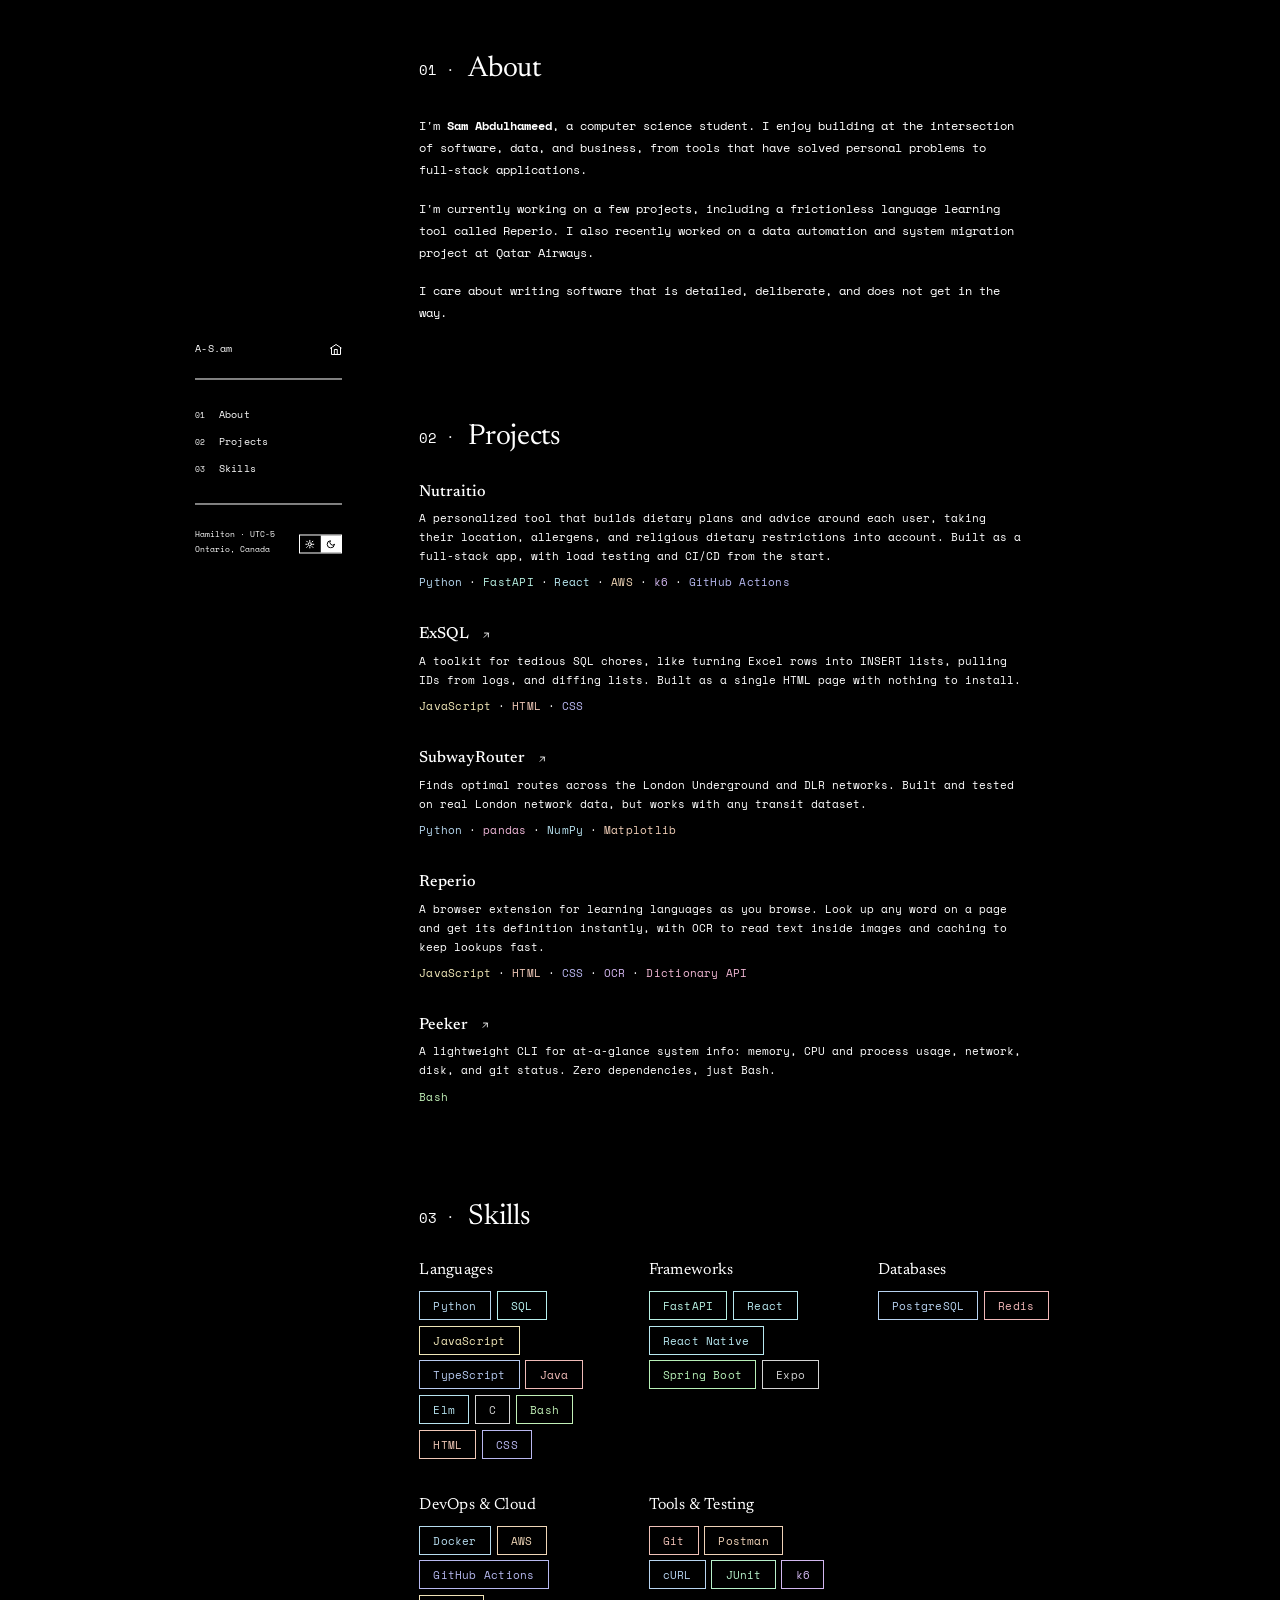
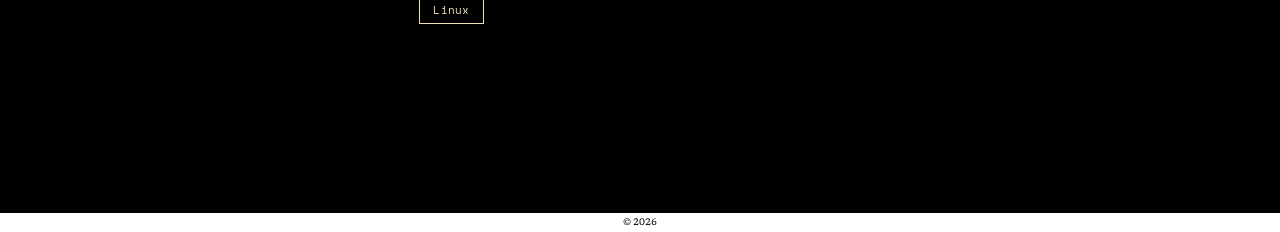
==== website/html/about.html @ f9907e6c "add about page, marquee, and animated contact icons - move index.html into html/ - update rope's bob" ====
﻿<!DOCTYPE html>
<html lang="en-CA">
<head>
  <meta charset="utf-8" />
  <meta name="viewport" content="width=device-width, initial-scale=1" />
  <link rel="preconnect" href="https://fonts.googleapis.com">
  <link rel="preconnect" href="https://fonts.gstatic.com" crossorigin>
  <link href="https://fonts.googleapis.com/css2?family=Newsreader:ital,opsz,wght@0,6..72,300..700;1,6..72,300..700&family=Space+Mono:ital,wght@0,400;0,700;1,400&display=swap" rel="stylesheet">
  <link rel="icon" type="image/png" href="../assets/icons/x.png">
  <link rel="stylesheet" href="../css/about.css">
  <title>About</title>
</head>
<body>

  <div class="page-wrap">
  <aside class="sidebar">
    <div class="s-header-row">
      <div class="s-name">A-S.am</div>
      <a class="s-back" href="index.html" aria-label="Home">
        <svg width="12" height="12" viewBox="0 0 24 24" fill="currentColor" stroke="currentColor" stroke-width="2" stroke-linecap="round" stroke-linejoin="round">
          <path d="M1.5 9L12 2L22.5 9L21 9V22H3V9Z M9.5 12H14.5V22H9.5Z"/>
        </svg>
      </a>
    </div>

    <div class="s-divider"></div>

    <nav class="s-nav">
      <a href="#about" class="active"><span class="num">01</span> About</a>
      <a href="#projects"><span class="num">02</span> Projects</a>
      <a href="#skills"><span class="num">03</span> Skills</a>
    </nav>

    <div class="s-divider"></div>

    <div class="s-footer-row">
      <div class="s-meta">
        Hamilton · UTC-5<br>
        Ontario, Canada
      </div>
      <div class="theme-segmented" role="button" aria-label="Toggle theme">
        <span class="theme-slider"></span>
        <span class="theme-half" data-side="sun">
          <svg width="9.6" height="9.6" viewBox="0 0 24 24" fill="none" stroke="currentColor" stroke-width="2.5" stroke-linecap="round">
            <circle cx="12" cy="12" r="4"/>
            <line x1="12" y1="2"     x2="12" y2="5"/>
            <line x1="12" y1="19"    x2="12" y2="22"/>
            <line x1="2"  y1="12"    x2="5"  y2="12"/>
            <line x1="19" y1="12"    x2="22" y2="12"/>
            <line x1="4.22"  y1="4.22"  x2="6.34"  y2="6.34"/>
            <line x1="17.66" y1="17.66" x2="19.78" y2="19.78"/>
            <line x1="4.22"  y1="19.78" x2="6.34"  y2="17.66"/>
            <line x1="17.66" y1="6.34"  x2="19.78" y2="4.22"/>
          </svg>
        </span>
        <span class="theme-half" data-side="moon">
          <svg width="9.6" height="9.6" viewBox="0 0 24 24" fill="none" stroke="currentColor" stroke-width="2.5" stroke-linecap="round" stroke-linejoin="round">
            <path d="M21 12.79A9 9 0 1 1 11.21 3 7 7 0 0 0 21 12.79z"/>
          </svg>
        </span>
      </div>
    </div>
  </aside>

  <main>

    <section id="about">
      <div class="section-label"><span class="label-num">01</span><span class="label-sep"> · </span> About</div>
      <p>
        I'm <strong>Sam Abdulhameed</strong>, a computer science student. I enjoy building at the intersection
        of software, data, and business, from tools that have solved personal problems to full-stack applications.
      </p>
      <p>
        I'm currently working on a few projects, including a frictionless language learning tool called Reperio. I also recently worked on a data automation and system migration project at Qatar Airways.
      </p>
      <p>
        I care about writing software that is detailed, deliberate, and does not get in the way.
      </p>
    </section>

    <section id="projects">
      <div class="section-label"><span class="label-num">02</span><span class="label-sep"> · </span> Projects</div>

      <div class="proj-list">

        <div class="proj">
          <div class="proj-head">
            <div class="proj-title">Nutraitio</div>
          </div>
          <p class="proj-desc">
            A personalized tool that builds dietary plans and advice around each user,
            taking their location, allergens, and religious dietary restrictions into account.
            Built as a full-stack app, with load testing and CI/CD from the start.
          </p>
          <div class="proj-tech"><span class="t-python">Python</span><span class="t-fastapi">FastAPI</span><span class="t-react">React</span><span class="t-aws">AWS</span><span class="t-k6">k6</span><span class="t-gha">GitHub Actions</span></div>
        </div>

        <div class="proj">
          <a class="proj-head proj-link" href="https://github.com/oakflow/ExSQL" target="_blank" aria-label="View ExSQL on GitHub">
            <div class="proj-title">ExSQL</div>
            <span class="proj-arrow"><svg width="10.4" height="10.4" viewBox="0 0 24 24" fill="none" stroke="currentColor" stroke-width="2" stroke-linecap="round" stroke-linejoin="round" aria-hidden="true"><path d="M7 17L17 7M8 7h9v9"/></svg></span>
          </a>
          <p class="proj-desc">
            A toolkit for tedious SQL chores, like turning Excel rows into INSERT lists, pulling IDs
            from logs, and diffing lists. Built as a single HTML page with nothing to install.
          </p>
          <div class="proj-tech"><span class="t-js">JavaScript</span><span class="t-html">HTML</span><span class="t-css">CSS</span></div>
        </div>

        <div class="proj">
          <a class="proj-head proj-link" href="https://github.com/oakflow/SubwayRouter" target="_blank" aria-label="View SubwayRouter on GitHub">
            <div class="proj-title">SubwayRouter</div>
            <span class="proj-arrow"><svg width="10.4" height="10.4" viewBox="0 0 24 24" fill="none" stroke="currentColor" stroke-width="2" stroke-linecap="round" stroke-linejoin="round" aria-hidden="true"><path d="M7 17L17 7M8 7h9v9"/></svg></span>
          </a>
          <p class="proj-desc">
            Finds optimal routes across the London Underground and DLR networks. Built and tested on
            real London network data, but works with any transit dataset.
          </p>
          <div class="proj-tech"><span class="t-python">Python</span><span class="t-pandas">pandas</span><span class="t-numpy">NumPy</span><span class="t-matplotlib">Matplotlib</span></div>
        </div>

        <div class="proj">
          <div class="proj-head">
            <div class="proj-title">Reperio</div>
          </div>
          <p class="proj-desc">
            A browser extension for learning languages as you browse. Look up any word on a page and get
            its definition instantly, with OCR to read text inside images and caching to keep lookups fast.
          </p>
          <div class="proj-tech"><span class="t-js">JavaScript</span><span class="t-html">HTML</span><span class="t-css">CSS</span><span class="t-ocr">OCR</span><span class="t-api">Dictionary API</span></div>
        </div>

        <div class="proj">
          <a class="proj-head proj-link" href="https://github.com/oakflow/Peeker" target="_blank" aria-label="View Peeker on GitHub">
            <div class="proj-title">Peeker</div>
            <span class="proj-arrow"><svg width="10.4" height="10.4" viewBox="0 0 24 24" fill="none" stroke="currentColor" stroke-width="2" stroke-linecap="round" stroke-linejoin="round" aria-hidden="true"><path d="M7 17L17 7M8 7h9v9"/></svg></span>
          </a>
          <p class="proj-desc">
            A lightweight CLI for at-a-glance system info: memory, CPU and process usage, network, disk,
            and git status. Zero dependencies, just Bash.
          </p>
          <div class="proj-tech"><span class="t-bash">Bash</span></div>
        </div>

      </div>
    </section>

    <section id="skills">
      <div class="section-label"><span class="label-num">03</span><span class="label-sep"> · </span> Skills</div>

      <div class="skills-grid">
        <div>
          <div class="skill-group-label">Languages</div>
          <div class="skill-tags">
            <span class="skill-tag t-python">Python</span>
            <span class="skill-tag t-sql">SQL</span>
            <span class="skill-tag t-js">JavaScript</span>
            <span class="skill-tag t-ts">TypeScript</span>
            <span class="skill-tag t-java">Java</span>
            <span class="skill-tag t-elm">Elm</span>
            <span class="skill-tag t-c">C</span>
            <span class="skill-tag t-bash">Bash</span>
            <span class="skill-tag t-html">HTML</span>
            <span class="skill-tag t-css">CSS</span>
          </div>
        </div>
        <div>
          <div class="skill-group-label">Frameworks</div>
          <div class="skill-tags">
            <span class="skill-tag t-fastapi">FastAPI</span>
            <span class="skill-tag t-react">React</span>
            <span class="skill-tag t-react">React Native</span>
            <span class="skill-tag t-springboot">Spring Boot</span>
            <span class="skill-tag t-expo">Expo</span>
          </div>
        </div>
        <div>
          <div class="skill-group-label">Databases</div>
          <div class="skill-tags">
            <span class="skill-tag t-postgres">PostgreSQL</span>
            <span class="skill-tag t-redis">Redis</span>
          </div>
        </div>
        <div>
          <div class="skill-group-label">DevOps & Cloud</div>
          <div class="skill-tags">
            <span class="skill-tag t-docker">Docker</span>
            <span class="skill-tag t-aws">AWS</span>
            <span class="skill-tag t-gha">GitHub Actions</span>
            <span class="skill-tag t-linux">Linux</span>
          </div>
        </div>
        <div>
          <div class="skill-group-label">Tools & Testing</div>
          <div class="skill-tags">
            <span class="skill-tag t-git">Git</span>
            <span class="skill-tag t-postman">Postman</span>
            <span class="skill-tag t-curl">cURL</span>
            <span class="skill-tag t-junit">JUnit</span>
            <span class="skill-tag t-k6">k6</span>
          </div>
        </div>
      </div>
    </section>

  </main>
  </div>

  <div class="about-footer">© 2026</div>

  <script src="../js/about.js"></script>

</body>
</html>
---- website/css/about.css ----
*, *::before, *::after { box-sizing: border-box; margin: 0; padding: 0; }

:root {
  --bg: #000;
  --fg: #fff;
}

[data-theme="light"] {
  --bg: #fff;
  --fg: #000;
}

::selection { background: var(--fg); color: var(--bg); }

@keyframes page-enter {
  from { opacity: 0; transform: translateY(32px); }
  to   { opacity: 1; transform: translateY(0); }
}
body { animation: page-enter 1.2s cubic-bezier(0, 0, 0.2, 1) both; }


html {
  font-family: 'Space Mono', monospace;
  background: var(--bg);
  color: var(--fg);
  -webkit-font-smoothing: antialiased;
  -moz-osx-font-smoothing: grayscale;
  scroll-behavior: smooth;
  scrollbar-width: none;
  -ms-overflow-style: none;
  transition: background 0.3s ease, color 0.3s ease;
}

html::-webkit-scrollbar { display: none; }

body {
  min-height: 100vh;
  display: flex;
  justify-content: center;
}

.page-wrap {
  display: flex;
  width: 100%;
  max-width: 928px;
  padding: 0 19.2px;
}

/* ── SIDEBAR ─────────────────────────────────────── */

.sidebar {
  position: sticky;
  top: 50%;
  transform: translateY(-50%);
  align-self: flex-start;
  width: 176px;
  flex-shrink: 0;
  padding: 0 28.8px 0 0;
  display: flex;
  flex-direction: column;
}

.s-header-row {
  display: flex;
  align-items: center;
  justify-content: space-between;
}

.s-name {
  font-family: 'Space Mono', monospace;
  font-size: 10.4px;
  font-weight: 500;
  letter-spacing: 0.02em;
  color: var(--fg);
  line-height: 1.3;
}

.s-role {
  font-size: 8.8px;
  font-weight: 300;
  color: var(--fg);
  margin-top: 4px;
  line-height: 1.6;
}

.theme-segmented {
  position: relative;
  display: flex;
  border: 1px solid var(--fg);
  cursor: pointer;
  user-select: none;
  transition: border-color 0.3s ease;
}

.theme-slider {
  position: absolute;
  inset: 0;
  width: 50%;
  background: var(--fg);
  transform: translateX(100%);
  transition: transform 0.25s ease, background 0.3s ease;
  pointer-events: none;
}

[data-theme="light"] .theme-slider {
  transform: translateX(0);
}

.no-transition .theme-slider {
  transition: none !important;
}

.theme-half {
  flex: 1;
  display: flex;
  align-items: center;
  justify-content: center;
  padding: 4px 5.6px;
  position: relative;
  z-index: 1;
}

[data-side="sun"]  { color: #fff; }
[data-side="moon"] { color: #000; }

.s-divider {
  width: 100%;
  border: none;
  border-top: 1px solid var(--fg);
  margin: 22.4px 0;
}

.s-nav {
  display: flex;
  flex-direction: column;
  gap: 2px;
}

.s-nav a {
  display: flex;
  align-items: baseline;
  gap: 11.2px;
  width: fit-content;
  font-size: 9.6px;
  font-weight: 300;
  color: var(--fg);
  text-decoration: none;
  padding: 5.6px 0;
  letter-spacing: 0.01em;
  background-image: linear-gradient(90deg, var(--fg) 0%, var(--fg) 100%);
  background-position: 100% 100%;
  background-repeat: no-repeat;
  background-size: 0% 1px;
  transition: font-weight 0.1s ease, background-size 320ms ease;
}

.s-nav a .num {
  font-family: 'Space Mono', monospace;
  font-size: 8px;
  font-weight: 400;
  color: var(--fg);
  min-width: 12.8px;
}

.s-nav a:hover,
.s-nav a.active { font-weight: 500; }

/* Grow anchored left on hover; shrink anchored right on exit (wipes left → right) */
.s-nav a:hover { background-position: 0% 100%; background-size: 100% 1px; }

.s-nav a:hover .num,
.s-nav a.active .num { font-weight: 500; }

.s-back {
  color: var(--fg);
  text-decoration: none;
  display: flex;
  align-items: center;
}

.s-back svg {
  fill-opacity: 0;
  transition: fill-opacity 0.25s ease;
}

.s-back:hover svg {
  fill-opacity: 1;
}


.s-footer-row {
  display: flex;
  align-items: flex-end;
  justify-content: space-between;
  margin-top: auto;
}

.theme-segmented { margin-bottom: 3.6px; }

.s-meta {
  font-family: 'Space Mono', monospace;
  font-size: 8px;
  font-weight: 400;
  color: var(--fg);
  line-height: 1.9;
}

/* ── MAIN CONTENT ────────────────────────────────── */

main {
  flex: 1;
  padding: 53.2px 0 112px 48px;
  display: flex;
  flex-direction: column;
  align-items: flex-start;
}

section {
  width: 100%;
  max-width: 656px;
  margin-bottom: 96px;
}

#about      { scroll-margin-top: 53.2px; }
#projects { scroll-margin-top: 60px; }
#skills     { scroll-margin-top: 60px; }

.section-label {
  font-family: 'Newsreader', serif;
  font-size: 28.8px;
  font-weight: 400;
  letter-spacing: -0.01em;
  line-height: 1.15;
  margin-bottom: 28.8px;
}

.section-label { color: var(--fg); }

.label-num {
  font-family: 'Space Mono', monospace;
  font-size: 0.5em;
  font-weight: 400;
  vertical-align: middle;
  letter-spacing: 0;
}

.label-sep {
  font-family: 'Space Mono', monospace;
  font-size: 0.5em;
  font-weight: 400;
  vertical-align: middle;
  margin-right: 4.8px;
}

p {
  font-size: 12px;
  font-weight: 400;
  line-height: 1.85;
  color: var(--fg);
  max-width: 608px;
  margin-bottom: 16px;
}

p:last-child { margin-bottom: 0; }

p strong {
  color: var(--fg);
  font-weight: 600;
}

p a {
  color: var(--fg);
  text-decoration: underline;
  text-underline-offset: 2.4px;
  text-decoration-color: var(--fg);
}

/* ── PROJECTS ────────────────────────────────────── */

.proj-list {
  display: flex;
  flex-direction: column;
  gap: 35.2px;
}

.proj-head {
  display: flex;
  align-items: center;
  gap: 9.6px;
  margin-bottom: 6.4px;
}

.proj-title {
  font-family: 'Newsreader', serif;
  font-size: 16px;
  font-weight: 500;
  color: var(--fg);
  line-height: 1.2;
}

/* Whole heading is the link; arrow animation is driven by about.js */
.proj-link {
  color: var(--fg);
  text-decoration: none;
  width: fit-content;
}

.proj-arrow {
  display: flex;
  overflow: hidden;
  padding: 2px;
}

.proj-arrow svg { display: block; }

p.proj-desc {
  font-size: 11.2px;
  font-weight: 300;
  line-height: 1.7;
  max-width: 608px;
  margin-bottom: 8px;
}

/* Tech colours share one palette with the index marquee: each tech only picks a
   hue (--h); saturation + lightness come from the palette, so every colour sits
   on the same pale "level". Dark: hsl(h 65% 83%), light: hsl(h 35% 45%).
   Used by project tech lines and skill boxes. */
:root                { --pal-s: 65%; --pal-l: 83%; }
[data-theme="light"] { --pal-s: 35%; --pal-l: 45%; }

.proj-tech {
  display: flex;
  flex-wrap: wrap;
  font-family: 'Space Mono', monospace;
  font-size: 11.2px;
  letter-spacing: 0.02em;
}

.proj-tech span {
  color: hsl(var(--h) var(--pal-s) var(--pal-l));
}

.proj-tech span + span::before {
  content: '·';
  margin: 0 0.6em;
  color: var(--fg);
}

/* Hue only (0–360). Pick from the tech's brand colour. */
.t-js         { --h: 50;  }  /* yellow   */
.t-html       { --h: 18;  }  /* orange-red */
.t-css        { --h: 242; }  /* blue     */
.t-ocr        { --h: 270; }  /* violet   */
.t-api        { --h: 330; }  /* pink     */
.t-python     { --h: 205; }  /* sky blue */
.t-fastapi    { --h: 165; }  /* teal-green */
.t-react      { --h: 188; }  /* cyan     */
.t-aws        { --h: 32;  }  /* orange   */
.t-k6         { --h: 268; }  /* violet   */
.t-gha        { --h: 238; }  /* periwinkle */
.t-pandas     { --h: 325; }  /* magenta  */
.t-numpy      { --h: 195; }  /* blue-cyan */
.t-matplotlib { --h: 24;  }  /* orange   */
.t-bash       { --h: 110; }  /* green    */
.t-java       { --h: 4;   }  /* red      */
.t-ts         { --h: 220; }  /* blue     */
.t-sql        { --h: 178; }  /* teal     */
.t-elm        { --h: 193; }  /* blue     */
.t-c          { --h: 0; --pal-s: 0%; }  /* grey (palette lightness, no saturation) */
.t-springboot { --h: 120; }  /* green    */
.t-expo       { --h: 0; --pal-s: 0%; }  /* grey     */
.t-postgres   { --h: 212; }  /* blue     */
.t-redis      { --h: 0;   }  /* red      */
.t-docker     { --h: 200; }  /* blue     */
.t-linux      { --h: 45;  }  /* gold     */
.t-git        { --h: 10;  }  /* red-orange */
.t-postman    { --h: 28;  }  /* orange   */
.t-curl       { --h: 210; }  /* blue     */
.t-junit      { --h: 140; }  /* green    */

/* ── SKILLS ──────────────────────────────────────── */

.skills-grid {
  display: grid;
  grid-template-columns: repeat(3, 1fr);
  gap: 38.4px 32px;
}

.skill-group-label {
  font-family: 'Newsreader', serif;
  font-size: 16px;
  font-weight: 400;
  letter-spacing: 0.02em;
  color: var(--fg);
  margin-bottom: 12.8px;
}

.skill-tags {
  display: flex;
  flex-wrap: wrap;
  gap: 5.6px;
}

.skill-tag {
  font-family: 'Space Mono', monospace;
  font-size: 11.2px;
  font-weight: 400;
  --tc: hsl(var(--h) var(--pal-s) var(--pal-l));
  color: var(--tc, var(--fg));
  border: 1px solid var(--tc, var(--fg));
  padding: 5px 13.2px;
  letter-spacing: 0.02em;
  transition: background 0.15s ease, color 0.15s ease;
  cursor: default;
  user-select: none;
}

.skill-tag:hover {
  background: var(--tc, var(--fg));
  color: var(--bg);
}

/* ── FOOTER ──────────────────────────────────────── */

.about-footer {
  position: fixed;
  bottom: 0;
  left: 0;
  right: 0;
  text-align: center;
  font-family: 'Newsreader', serif;
  font-size: clamp(6.4px, 1vw, 9.6px);
  color: var(--bg);
  background-color: var(--fg);
  display: flex;
  justify-content: center;
  align-items: center;
  height: 2vh;
  min-height: 16px;
  line-height: 1;
  padding-top: 10.2px;
  padding-bottom: 8.4px;
  cursor: default;
  user-select: none;
  z-index: 10;
  transition: background-color 0.3s ease, color 0.3s ease;
}

/* ── MOBILE ──────────────────────────────────────── */

@media (max-width: 768px) {
  .page-wrap { flex-direction: column; padding: 0 19.2px; }
  .sidebar { position: relative; top: 0; width: 100%; padding: 22.4px 0 0; }
  .s-meta { display: none; }
  main { padding: 32px 0 64px; }
  .skills-grid { grid-template-columns: 1fr 1fr; gap: 28.8px 19.2px; }
}

@media (max-width: 480px) {
  .skills-grid { grid-template-columns: 1fr; }
}
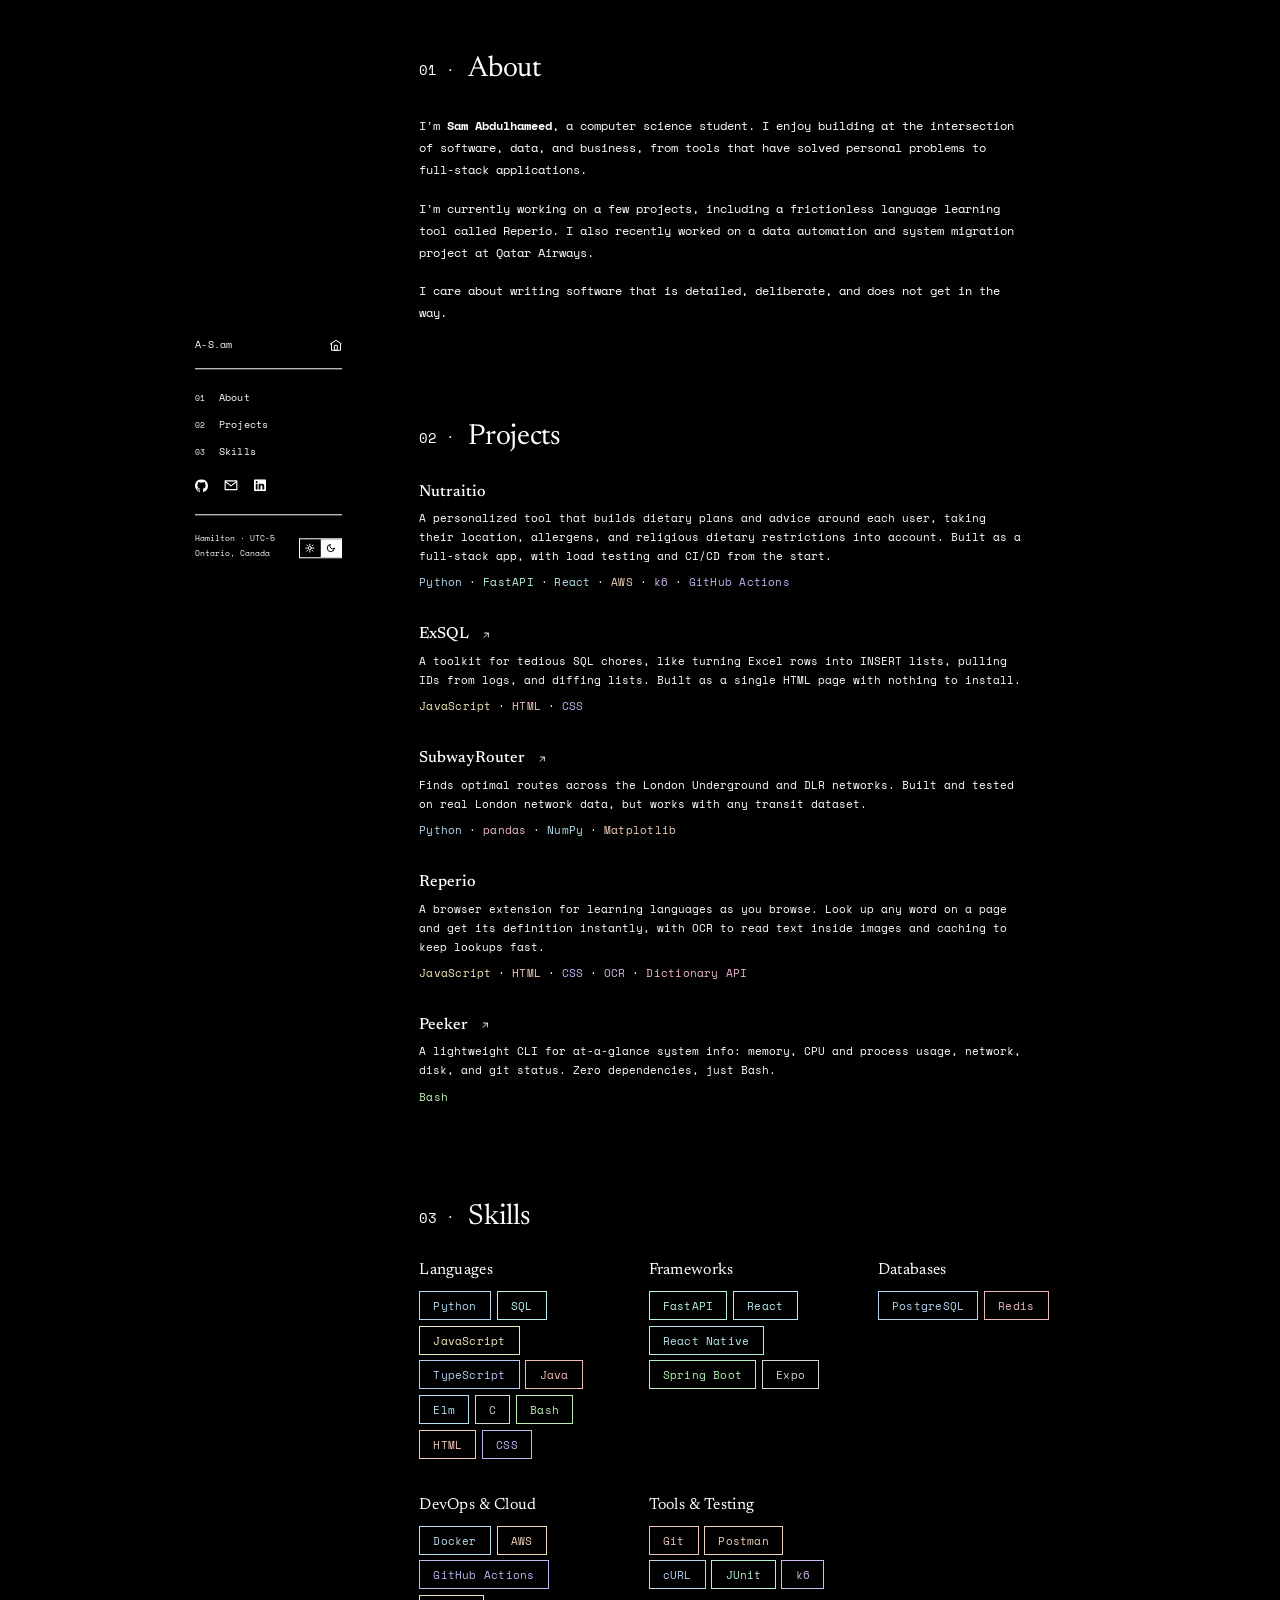
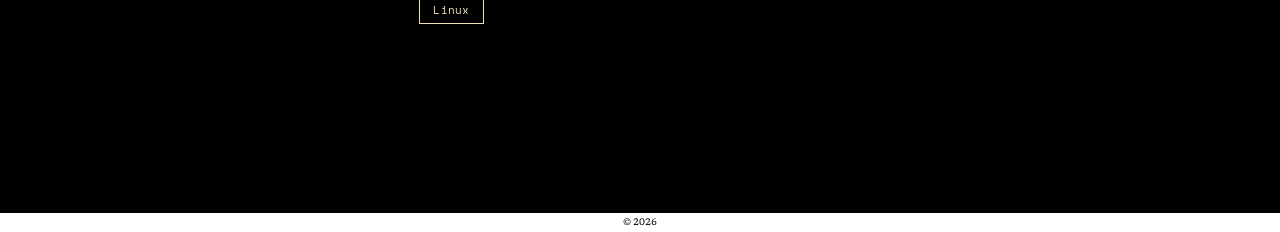
==== commit ce4278cf: "add contact icons to side bar" ====
--- a/website/html/about.html
+++ b/website/html/about.html
@@ -15,8 +15,8 @@
   <div class="page-wrap">
   <aside class="sidebar">
     <div class="s-header-row">
-      <div class="s-name">A-S.am</div>
-      <a class="s-back" href="index.html" aria-label="Home">
+      <a class="s-name" href="../index.html">A-S.am</a>
+      <a class="s-back" href="../index.html" aria-label="Home">
         <svg width="12" height="12" viewBox="0 0 24 24" fill="currentColor" stroke="currentColor" stroke-width="2" stroke-linecap="round" stroke-linejoin="round">
           <path d="M1.5 9L12 2L22.5 9L21 9V22H3V9Z M9.5 12H14.5V22H9.5Z"/>
         </svg>
@@ -29,6 +29,18 @@
       <a href="#about" class="active"><span class="num">01</span> About</a>
       <a href="#projects"><span class="num">02</span> Projects</a>
       <a href="#skills"><span class="num">03</span> Skills</a>
+    </nav>
+
+    <nav class="s-links" aria-label="Contact">
+      <a href="https://github.com/oakflow" target="_blank" aria-label="GitHub">
+        <svg width="13" height="13" viewBox="0 0 16 16" fill="currentColor" aria-hidden="true"><path d="M8 0C3.58 0 0 3.58 0 8c0 3.54 2.29 6.53 5.47 7.59.4.07.55-.17.55-.38 0-.19-.01-.82-.01-1.49-2.01.37-2.53-.49-2.69-.94-.09-.23-.48-.94-.82-1.13-.28-.15-.68-.52-.01-.53.63-.01 1.08.58 1.23.82.72 1.21 1.87.87 2.33.66.07-.52.28-.87.51-1.07-1.78-.2-3.64-.89-3.64-3.95 0-.87.31-1.59.82-2.15-.08-.2-.36-1.02.08-2.12 0 0 .67-.21 2.2.82.64-.18 1.32-.27 2-.27.68 0 1.36.09 2 .27 1.53-1.04 2.2-.82 2.2-.82.44 1.1.16 1.92.08 2.12.51.56.82 1.27.82 2.15 0 3.07-1.87 3.75-3.65 3.95.29.25.54.73.54 1.48 0 1.07-.01 1.93-.01 2.2 0 .21.15.46.55.38A8.013 8.013 0 0016 8c0-4.42-3.58-8-8-8z"/></svg>
+      </a>
+      <a href="mailto:sam@a-s.am" aria-label="Email">
+        <svg width="14" height="14" viewBox="0 0 24 24" fill="none" stroke="currentColor" stroke-width="2" stroke-linejoin="round" aria-hidden="true"><rect x="2" y="4.5" width="20" height="15"/><path d="M2 5.5l10 7.5 10-7.5"/></svg>
+      </a>
+      <a href="https://linkedin.com/in/sam-a-1ba475292" target="_blank" aria-label="LinkedIn">
+        <svg width="12" height="12" viewBox="0 0 24 24" fill="currentColor" aria-hidden="true"><path d="M20.447 20.452h-3.554v-5.569c0-1.328-.027-3.037-1.852-3.037-1.853 0-2.136 1.445-2.136 2.939v5.667H9.351V9h3.414v1.561h.046c.477-.9 1.637-1.85 3.37-1.85 3.601 0 4.267 2.37 4.267 5.455v6.286zM5.337 7.433a2.062 2.062 0 01-2.063-2.065 2.064 2.064 0 112.063 2.065zm1.782 13.019H3.555V9h3.564v11.452zM22.225 0H1.771C.792 0 0 .774 0 1.729v20.542C0 23.227.792 24 1.771 24h20.451C23.2 24 24 23.227 24 22.271V1.729C24 .774 23.2 0 22.222 0h.003z"/></svg>
+      </a>
     </nav>
 
     <div class="s-divider"></div>
--- a/website/css/about.css
+++ b/website/css/about.css
@@ -67,6 +67,7 @@
 }
 
 .s-name {
+  text-decoration: none;
   font-family: 'Space Mono', monospace;
   font-size: 10.4px;
   font-weight: 500;
@@ -127,7 +128,7 @@
   width: 100%;
   border: none;
   border-top: 1px solid var(--fg);
-  margin: 22.4px 0;
+  margin: 16px 0;
 }
 
 .s-nav {
@@ -187,6 +188,23 @@
   fill-opacity: 1;
 }
 
+
+/* Contact icons: a small row; icons lift slightly on hover */
+.s-links {
+  display: flex;
+  align-items: center;
+  gap: 16px;
+  margin-top: 14.4px;
+  margin-bottom: 5.6px; /* matches .s-nav a's top padding, so both divider gaps are equal */
+}
+
+.s-links a {
+  display: flex;
+  color: var(--fg);
+  transition: transform 0.2s ease;
+}
+
+.s-links a:hover { transform: translateY(-2px); }
 
 .s-footer-row {
   display: flex;
